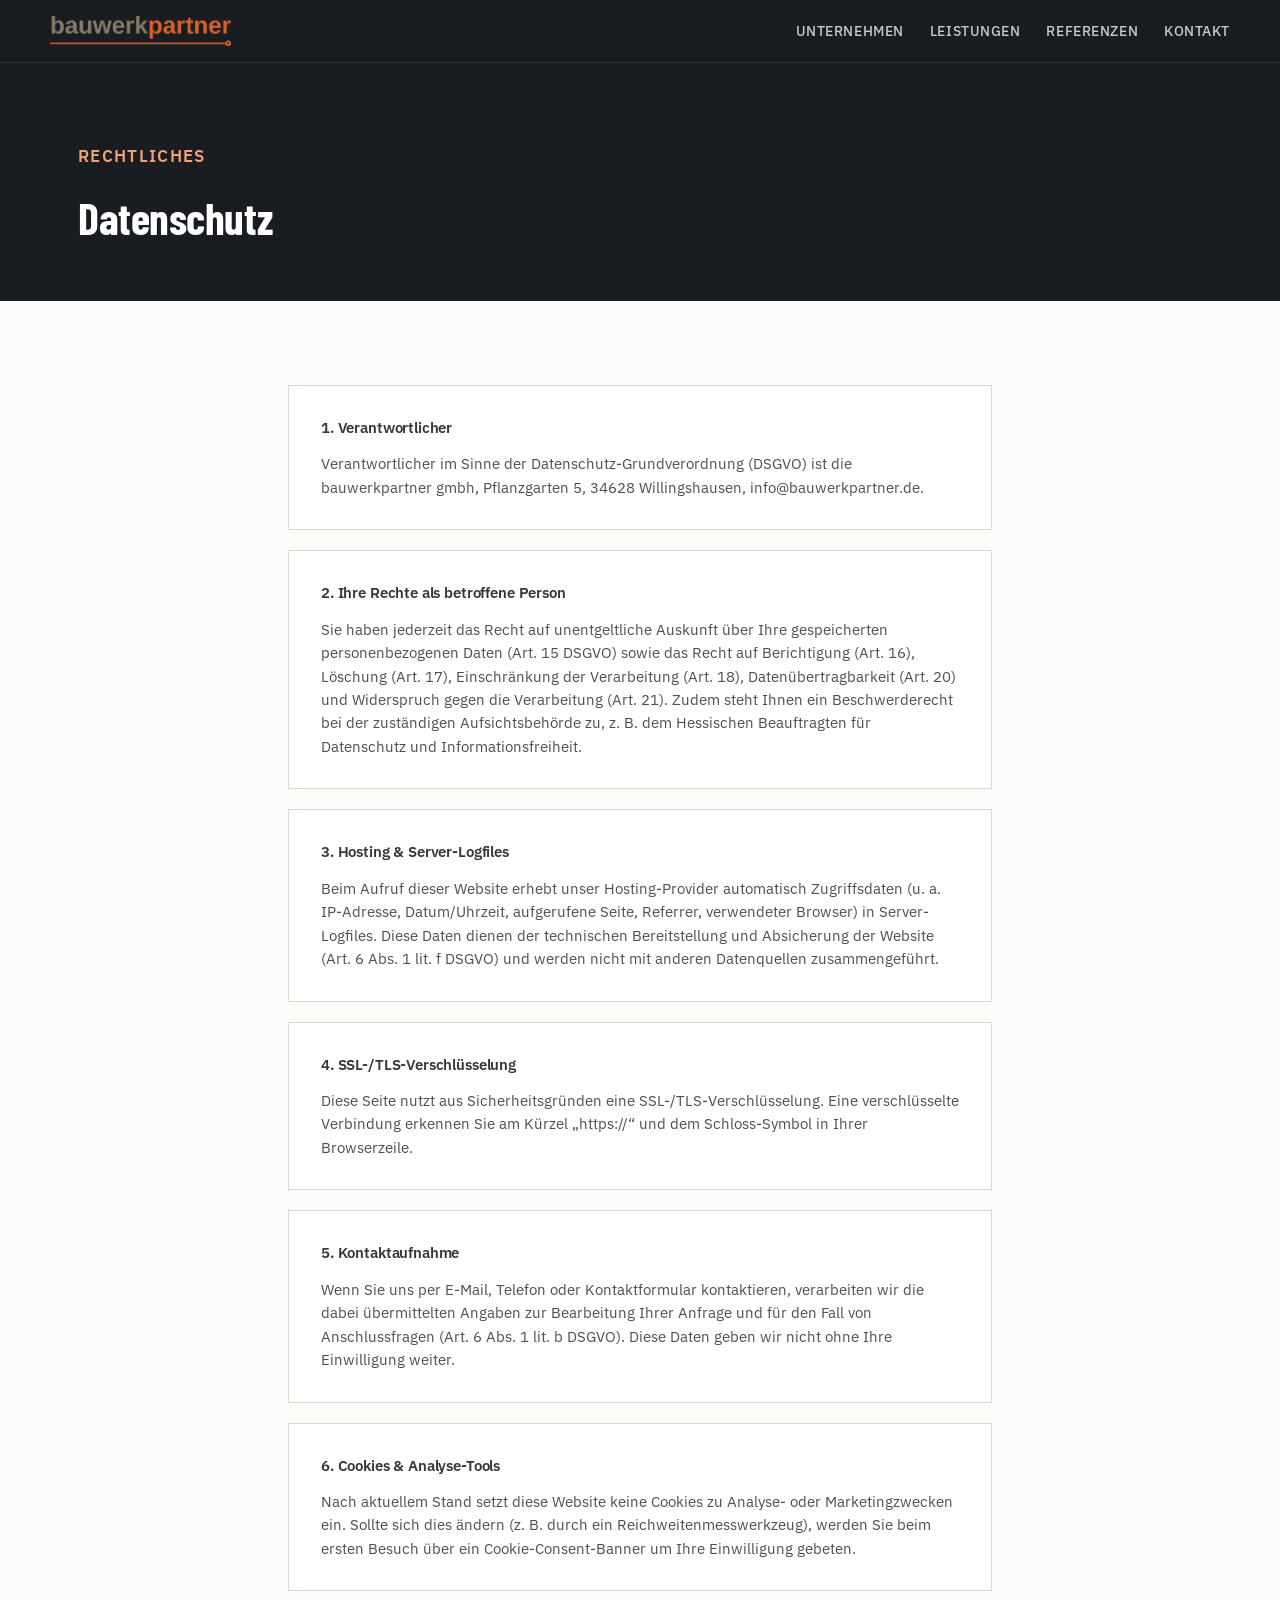
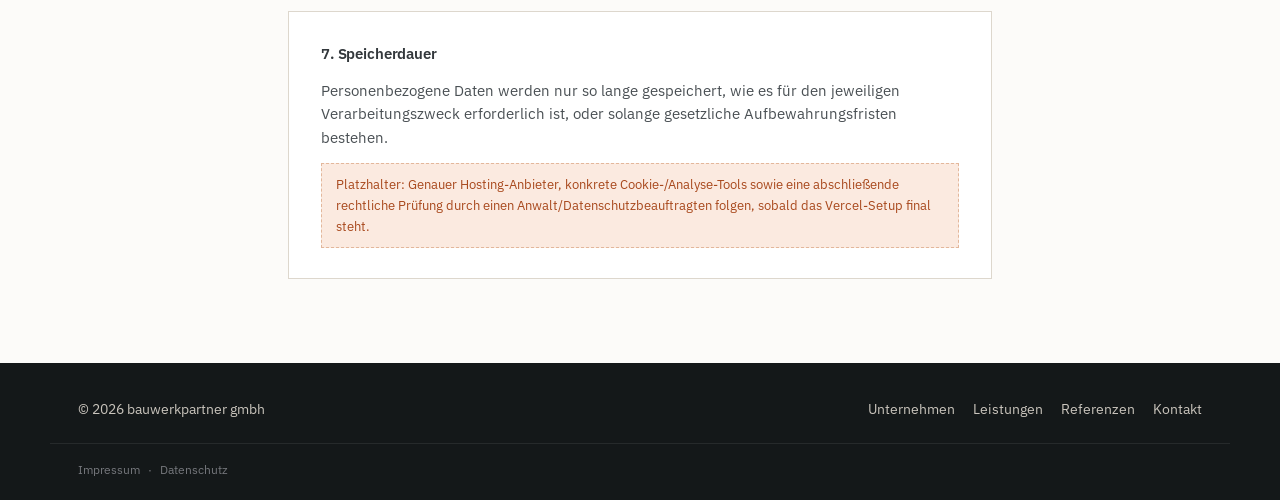
==== datenschutz.html @ 1a739e61 "Add files via upload" ====
<!DOCTYPE html>
<html lang="de">
<head>
<meta charset="UTF-8">
<meta name="viewport" content="width=device-width, initial-scale=1.0">
<title>Datenschutz – bauwerkpartner</title>
<link rel="preconnect" href="https://fonts.googleapis.com">
<link rel="preconnect" href="https://fonts.gstatic.com" crossorigin>
<link href="https://fonts.googleapis.com/css2?family=Barlow+Condensed:wght@500;600;700&family=IBM+Plex+Sans:wght@400;500;600&display=swap" rel="stylesheet">
<link rel="stylesheet" href="css/style.css">
</head>
<body>

<header class="site">
  <div class="wrap nav-inner">
    <a class="logo" href="index.html"><img src="img/logo.png" alt="bauwerkpartner" class="logo-img"></a>
    <nav class="main">
      <ul>
        <li><a href="unternehmen.html">Unternehmen</a></li>
        <li><a href="leistungen.html">Leistungen</a></li>
        <li><a href="referenzen.html">Referenzen</a></li>
        <li><a href="kontakt.html">Kontakt</a></li>
      </ul>
    </nav>
  </div>
</header>

<div class="page-intro">
  <div class="wrap">
    <p class="kicker">Rechtliches</p>
    <h1>Datenschutz</h1>
  </div>
</div>

<section>
  <div class="wrap" style="max-width:760px;">
    <div class="legal-block">
      <h4>1. Verantwortlicher</h4>
      <p>Verantwortlicher im Sinne der Datenschutz-Grundverordnung (DSGVO) ist die bauwerkpartner gmbh, Pflanzgarten 5, 34628 Willingshausen, info@bauwerkpartner.de.</p>
    </div>
    <div class="legal-block">
      <h4>2. Ihre Rechte als betroffene Person</h4>
      <p>Sie haben jederzeit das Recht auf unentgeltliche Auskunft über Ihre gespeicherten personenbezogenen Daten (Art. 15 DSGVO) sowie das Recht auf Berichtigung (Art. 16), Löschung (Art. 17), Einschränkung der Verarbeitung (Art. 18), Datenübertragbarkeit (Art. 20) und Widerspruch gegen die Verarbeitung (Art. 21). Zudem steht Ihnen ein Beschwerderecht bei der zuständigen Aufsichtsbehörde zu, z. B. dem Hessischen Beauftragten für Datenschutz und Informationsfreiheit.</p>
    </div>
    <div class="legal-block">
      <h4>3. Hosting &amp; Server-Logfiles</h4>
      <p>Beim Aufruf dieser Website erhebt unser Hosting-Provider automatisch Zugriffsdaten (u. a. IP-Adresse, Datum/Uhrzeit, aufgerufene Seite, Referrer, verwendeter Browser) in Server-Logfiles. Diese Daten dienen der technischen Bereitstellung und Absicherung der Website (Art. 6 Abs. 1 lit. f DSGVO) und werden nicht mit anderen Datenquellen zusammengeführt.</p>
    </div>
    <div class="legal-block">
      <h4>4. SSL-/TLS-Verschlüsselung</h4>
      <p>Diese Seite nutzt aus Sicherheitsgründen eine SSL-/TLS-Verschlüsselung. Eine verschlüsselte Verbindung erkennen Sie am Kürzel „https://“ und dem Schloss-Symbol in Ihrer Browserzeile.</p>
    </div>
    <div class="legal-block">
      <h4>5. Kontaktaufnahme</h4>
      <p>Wenn Sie uns per E-Mail, Telefon oder Kontaktformular kontaktieren, verarbeiten wir die dabei übermittelten Angaben zur Bearbeitung Ihrer Anfrage und für den Fall von Anschlussfragen (Art. 6 Abs. 1 lit. b DSGVO). Diese Daten geben wir nicht ohne Ihre Einwilligung weiter.</p>
    </div>
    <div class="legal-block">
      <h4>6. Cookies &amp; Analyse-Tools</h4>
      <p>Nach aktuellem Stand setzt diese Website keine Cookies zu Analyse- oder Marketingzwecken ein. Sollte sich dies ändern (z. B. durch ein Reichweitenmesswerkzeug), werden Sie beim ersten Besuch über ein Cookie-Consent-Banner um Ihre Einwilligung gebeten.</p>
    </div>
    <div class="legal-block">
      <h4>7. Speicherdauer</h4>
      <p>Personenbezogene Daten werden nur so lange gespeichert, wie es für den jeweiligen Verarbeitungszweck erforderlich ist, oder solange gesetzliche Aufbewahrungsfristen bestehen.</p>
      <div class="legal-note">Platzhalter: Genauer Hosting-Anbieter, konkrete Cookie-/Analyse-Tools sowie eine abschließende rechtliche Prüfung durch einen Anwalt/Datenschutzbeauftragten folgen, sobald das Vercel-Setup final steht.</div>
    </div>
  </div>
</section>

<footer class="site">
  <div class="wrap footer-main">
    <span>© 2026 bauwerkpartner gmbh</span>
    <nav><ul>
      <li><a href="unternehmen.html">Unternehmen</a></li>
      <li><a href="leistungen.html">Leistungen</a></li>
      <li><a href="referenzen.html">Referenzen</a></li>
      <li><a href="kontakt.html">Kontakt</a></li>
    </ul></nav>
  </div>
  <div class="wrap footer-legal"><a href="impressum.html">Impressum</a><span>·</span><a href="datenschutz.html">Datenschutz</a></div>
</footer>

</body>
</html>
---- css/style.css ----
:root {
  --ink: #191D21;
  --ink-alt: #22282D;
  --ink-soft: #4A5054;
  --paper: #FCFBF9;
  --sand: #EFEAE2;
  --orange: #E9733A;
  --orange-hover: #F58A52;
  --orange-text: #A8481C;
  --orange-text-hover: #7E3512;
  --orange-on-dark: #F3A176;
  --btn-ink: #231005;
  --line: #DDD7CD;
}
* { box-sizing: border-box; }
html { scroll-behavior: smooth; }
body {
  margin: 0;
  font-family: 'IBM Plex Sans', -apple-system, "Segoe UI", sans-serif;
  color: #33383C;
  background: var(--paper);
  line-height: 1.62;
  font-size: 16px;
}
a { color: inherit; }
a.text-link { color: var(--orange-text); }
img { max-width: 100%; display: block; }
h1, h2, h3, h4 {
  font-family: 'Barlow Condensed', 'IBM Plex Sans', sans-serif;
  font-weight: 700;
  letter-spacing: -0.01em;
  margin: 0;
}
.wrap { max-width: 1180px; margin: 0 auto; padding: 0 28px; }

/* Header */
header.site {
  position: sticky; top: 0; z-index: 60;
  background: var(--ink);
  border-bottom: 1px solid rgba(255,255,255,0.08);
}
.nav-inner { display: flex; align-items: center; justify-content: space-between; padding: 16px 0; }
.logo { display: flex; align-items: center; text-decoration: none; }
.logo-img { height: 30px; width: auto; display: block; }
nav.main ul { list-style: none; display: flex; gap: 26px; margin: 0; padding: 0; }
nav.main a { text-decoration: none; font-size: 14px; color: #C7C9CD; font-weight: 500; text-transform: uppercase; letter-spacing: 0.04em; padding-bottom: 4px; border-bottom: 2px solid transparent; }
nav.main a:hover, nav.main a.active { color: #fff; border-color: var(--orange); }
@media (max-width: 780px) {
  nav.main ul { gap: 14px; flex-wrap: wrap; }
  .nav-inner { flex-direction: column; align-items: flex-start; gap: 10px; }
}

/* Page intro (for subpages) */
.page-intro {
  background: var(--ink);
  color: #fff;
  padding: 64px 0 48px;
}
.page-intro .kicker { color: var(--orange); }
.page-intro h1 { font-size: 44px; color: #fff; max-width: 720px; }
.page-intro p { color: #C7C9CD; max-width: 620px; margin-top: 16px; font-size: 16.5px; }

/* Stat bar */
.stats { background: var(--ink-alt); color: #fff; }
.stats .wrap { display: grid; grid-template-columns: repeat(4, 1fr); }
@media (max-width: 700px) { .stats .wrap { grid-template-columns: repeat(2, 1fr); } }
.stat { padding: 26px 20px; border-left: 1px solid rgba(255,255,255,0.25); }
.stat:first-child { border-left: none; }
.stat .num { font-family: 'Barlow Condensed', sans-serif; font-size: 42px; font-weight: 700; line-height: 1; color: var(--orange-on-dark); }
.stat .label { font-size: 13px; margin-top: 6px; color: #D9D4CC; }

section { padding: 84px 0; }
section.soft { background: var(--sand); }
section.dark { background: var(--ink); color: #fff; }
section + section { border-top: 1px solid var(--line); }
section.dark + section, section + section.dark { border-top: none; }

.kicker { font-size: 13px; color: var(--orange-text); font-weight: 600; text-transform: uppercase; letter-spacing: 0.08em; margin: 0 0 12px; font-family: 'IBM Plex Sans', sans-serif; }
section.dark .kicker, .page-intro .kicker, .home-hero .kicker { color: var(--orange-on-dark); }
h2 { font-size: 36px; margin: 0 0 20px; }
h3 { font-size: 22px; margin: 0 0 8px; }
.section-intro { max-width: 680px; color: var(--ink-soft); margin-bottom: 44px; font-size: 16px; }
section.dark .section-intro { color: #C7C9CD; }

/* Buttons */
.btn { display: inline-block; padding: 13px 26px; text-decoration: none; font-size: 14px; font-weight: 600; text-transform: uppercase; letter-spacing: 0.04em; border: 1px solid currentColor; }
.btn-primary { background: var(--orange); border-color: var(--orange); color: var(--btn-ink); }
.btn-primary:hover { background: var(--orange-hover); border-color: var(--orange-hover); }
.btn-outline { color: #fff; }
.btn-outline:hover { background: rgba(255,255,255,0.14); border-color: #fff; }
.btn-dark { color: var(--ink); border-color: var(--ink); }
.btn-dark:hover { background: var(--ink); color: var(--paper); }

/* Home hero */
.home-hero {
  position: relative;
  min-height: 640px;
  display: flex;
  align-items: flex-end;
  color: #fff;
  background: linear-gradient(rgba(15,16,18,0.35), rgba(15,16,18,0.85)), url('img/muenchener-tor.jpg') center 30%/cover no-repeat;
}
.home-hero .wrap { padding-bottom: 70px; position: relative; }
.home-hero .kicker { color: #FFB894; }
.home-hero h1 { font-size: 64px; line-height: 1.02; max-width: 820px; margin-bottom: 22px; }
.home-hero p.lead { max-width: 560px; font-size: 19px; color: #E4E5E7; margin: 0 0 32px; }
.home-hero .cta-row { display: flex; gap: 14px; flex-wrap: wrap; }
@media (max-width: 700px) { .home-hero h1 { font-size: 42px; } .home-hero { min-height: 520px; } }

/* Vision */
.vision-grid { display: grid; grid-template-columns: 1fr 1fr; gap: 60px; align-items: start; }
@media (max-width: 800px) { .vision-grid { grid-template-columns: 1fr; } }
.vision-grid p { color: var(--ink-soft); font-size: 17px; }
.vision-grid .big-quote { font-family: 'Barlow Condensed', sans-serif; font-size: 30px; font-weight: 600; line-height: 1.2; }

/* Topic tiles */
.tile-grid { display: grid; grid-template-columns: repeat(4, 1fr); gap: 2px; background: var(--line); }
@media (max-width: 900px) { .tile-grid { grid-template-columns: repeat(2, 1fr); } }
.tile {
  background: #fff; padding: 40px 30px; text-decoration: none; color: var(--ink);
  display: flex; flex-direction: column; justify-content: space-between; min-height: 220px;
  position: relative; overflow: hidden;
}
.tile:hover { background: var(--ink); color: #fff; }
.tile:hover .tile-arrow { color: var(--orange-on-dark); }
.tile .tile-no { font-family: 'Barlow Condensed', sans-serif; font-size: 15px; color: var(--orange-text); font-weight: 600; }
.tile:hover .tile-no { color: var(--orange-on-dark); }
.tile h3 { font-size: 26px; margin: 14px 0 10px; }
.tile p { font-size: 14px; color: var(--ink-soft); margin: 0; }
.tile:hover p { color: #C7C9CD; }
.tile .tile-arrow { margin-top: 20px; font-size: 22px; color: var(--ink-soft); }

/* Referenzen teaser on home */
.home-ref-grid { display: grid; grid-template-columns: repeat(3, 1fr); gap: 20px; }
@media (max-width: 800px) { .home-ref-grid { grid-template-columns: 1fr; } }
.home-ref-card { position: relative; height: 280px; overflow: hidden; }
.home-ref-card img { width: 100%; height: 100%; object-fit: cover; transition: transform .4s ease; }
.home-ref-card:hover img { transform: scale(1.06); }
.home-ref-card .overlay {
  position: absolute; inset: 0; background: linear-gradient(to top, rgba(10,10,10,0.85), rgba(10,10,10,0) 55%);
  display: flex; align-items: flex-end; padding: 20px;
}
.home-ref-card .overlay h4 { color: #fff; font-size: 22px; }
.home-ref-card .overlay span { color: #D6D8DB; font-size: 13px; }

/* About */
.about-grid { display: grid; grid-template-columns: 1.15fr 0.85fr; gap: 60px; }
@media (max-width: 800px) { .about-grid { grid-template-columns: 1fr; } }
.about-grid p { color: var(--ink-soft); }
.client-list { columns: 2; column-gap: 24px; padding-left: 0; list-style: none; margin: 0; }
.client-list li { font-size: 14.5px; padding: 8px 0; border-bottom: 1px solid var(--line); break-inside: avoid; }
.client-list li::before { content: ""; display: inline-block; width: 7px; height: 7px; background: var(--orange); margin-right: 10px; }

/* Team */
.team-grid { display: grid; grid-template-columns: 1fr 1fr; gap: 28px; }
@media (max-width: 700px) { .team-grid { grid-template-columns: 1fr; } }
.team-card { border: 1px solid var(--line); padding: 30px; background: #fff; }
.team-card { border-top: 3px solid var(--orange); }
.team-photo { width: 58px; height: 58px; background: var(--ink); color: var(--orange-on-dark); display: flex; align-items: center; justify-content: center; font-family: 'Barlow Condensed', sans-serif; font-weight: 700; font-size: 20px; margin-bottom: 18px; }
.team-card .role { font-size: 13px; color: var(--ink-soft); margin-bottom: 16px; text-transform: uppercase; letter-spacing: 0.03em; }
.team-card h3 { font-family: 'IBM Plex Sans', sans-serif; font-size: 19px; font-weight: 600; }
.team-card ul { margin: 0 0 16px; padding-left: 18px; color: var(--ink-soft); font-size: 14.5px; }
.team-card ul li { margin-bottom: 5px; }
.team-meta { font-size: 14px; color: var(--ink-soft); border-top: 1px solid var(--line); padding-top: 12px; margin-top: 4px; }
.team-meta strong { color: var(--ink); font-weight: 600; }

/* Leistungen */
.service-category { margin-bottom: 48px; }
.service-category:last-child { margin-bottom: 0; }
.service-category-head { display: flex; align-items: baseline; gap: 14px; margin-bottom: 20px; border-bottom: 2px solid var(--orange); padding-bottom: 12px; flex-wrap: wrap; }
.service-category-head h3 { font-size: 24px; }
.service-category-head p { margin: 0; color: var(--ink-soft); font-size: 14.5px; font-family: 'IBM Plex Sans', sans-serif; }
.service-items { display: grid; grid-template-columns: repeat(2, 1fr); gap: 18px; }
@media (max-width: 760px) { .service-items { grid-template-columns: 1fr; } }
.service-item { border: 1px solid var(--line); padding: 22px 24px; }
.service-item h4 { font-family: 'IBM Plex Sans', sans-serif; margin: 0 0 9px; font-size: 15.5px; font-weight: 600; }
.service-item p, .service-item ul { margin: 0; color: var(--ink-soft); font-size: 14.5px; }
.service-item ul { padding-left: 18px; }
.service-item ul li { margin-bottom: 5px; }
.service-item.wide { grid-column: 1 / -1; }
.service-item.wide.dark { background: var(--ink-alt); border-color: var(--ink-alt); }
.service-item.wide.dark h4 { color: #fff; }
.service-item.wide.dark p { color: #D9D4CC; max-width: 900px; }

/* Referenzen page */
.ref-grid { display: grid; grid-template-columns: repeat(3, 1fr); gap: 24px; }
@media (max-width: 900px) { .ref-grid { grid-template-columns: repeat(2, 1fr); } }
@media (max-width: 640px) { .ref-grid { grid-template-columns: 1fr; } }
.ref-card { border: 1px solid var(--line); background: #fff; display: flex; flex-direction: column; }
.ref-photo { height: 200px; overflow: hidden; }
.ref-photo img { width: 100%; height: 100%; object-fit: cover; }
.ref-body { padding: 22px 24px 24px; flex: 1; display: flex; flex-direction: column; }
.ref-body h4 { font-family: 'Barlow Condensed', sans-serif; font-size: 23px; font-weight: 700; margin: 0 0 4px; }
.ref-body .loc { font-size: 13px; color: var(--ink-soft); margin-bottom: 14px; }
.ref-facts { display: flex; gap: 18px; font-size: 13px; color: var(--ink-soft); margin-bottom: 14px; flex-wrap: wrap; }
.ref-facts strong { color: var(--ink); font-weight: 600; display: block; font-family: 'Barlow Condensed', sans-serif; font-size: 18px; }
details.ref-details { margin-top: auto; border-top: 1px solid var(--line); padding-top: 12px; }
details.ref-details summary { cursor: pointer; font-size: 13.5px; font-weight: 600; color: var(--orange-text); list-style: none; text-transform: uppercase; letter-spacing: 0.04em; }
details.ref-details summary::-webkit-details-marker { display: none; }
details.ref-details summary::after { content: " +"; }
details.ref-details[open] summary::after { content: " –"; }
details.ref-details ul { margin: 12px 0 0; padding-left: 16px; font-size: 13.5px; color: var(--ink-soft); }
details.ref-details ul li { margin-bottom: 4px; }
details.ref-details .partner { margin-top: 10px; font-size: 12.5px; color: var(--ink-soft); }

/* Kontakt */
.contact-grid { display: grid; grid-template-columns: 1fr 1fr; gap: 24px; }
@media (max-width: 700px) { .contact-grid { grid-template-columns: 1fr; } }
.contact-card { border: 1px solid var(--line); background: #fff; padding: 28px; }
.contact-card .tag { font-size: 12px; text-transform: uppercase; letter-spacing: 0.05em; color: var(--orange-text); font-weight: 600; margin-bottom: 10px; }
.contact-card address { font-style: normal; color: var(--ink-soft); line-height: 1.7; }
.contact-links { margin-top: 42px; display: flex; gap: 30px; flex-wrap: wrap; }
.contact-links a { text-decoration: none; font-size: 15px; color: var(--orange-text); border-bottom: 1px solid var(--orange); padding-bottom: 2px; }

/* Legal */
.legal-block { border: 1px solid var(--line); background: #fff; padding: 30px 32px; margin-bottom: 20px; }
.legal-block:last-child { margin-bottom: 0; }
.legal-block h4 { font-family: 'IBM Plex Sans', sans-serif; font-size: 15px; font-weight: 600; margin-bottom: 12px; }
.legal-block p { color: var(--ink-soft); font-size: 14.5px; margin: 0 0 10px; }
.legal-block p:last-child { margin-bottom: 0; }
.legal-note { font-size: 13px; color: var(--orange-text); background: #FBEAE0; border: 1px dashed #E3B79B; padding: 10px 14px; margin-top: 14px; }

footer.site { background: #141819; color: #C9C4BC; padding: 36px 0 20px; font-size: 13.5px; }
footer.site .footer-main { display: flex; justify-content: space-between; flex-wrap: wrap; gap: 12px; }
footer.site nav ul { display: flex; gap: 18px; list-style: none; padding: 0; margin: 0; }
footer.site a { text-decoration: none; }
footer.site a:hover { color: var(--orange); }
footer.site .footer-legal { margin-top: 22px; padding-top: 16px; border-top: 1px solid rgba(255,255,255,0.08); font-size: 12px; color: #75777C; display: flex; gap: 8px; }
footer.site .footer-legal a { color: #75777C; }
footer.site .footer-legal a:hover { color: var(--orange); }

.draft-banner { background: #FFF4E5; color: #7A4B00; text-align: center; font-size: 13px; padding: 9px 16px; border-bottom: 1px solid #F0D9A8; }
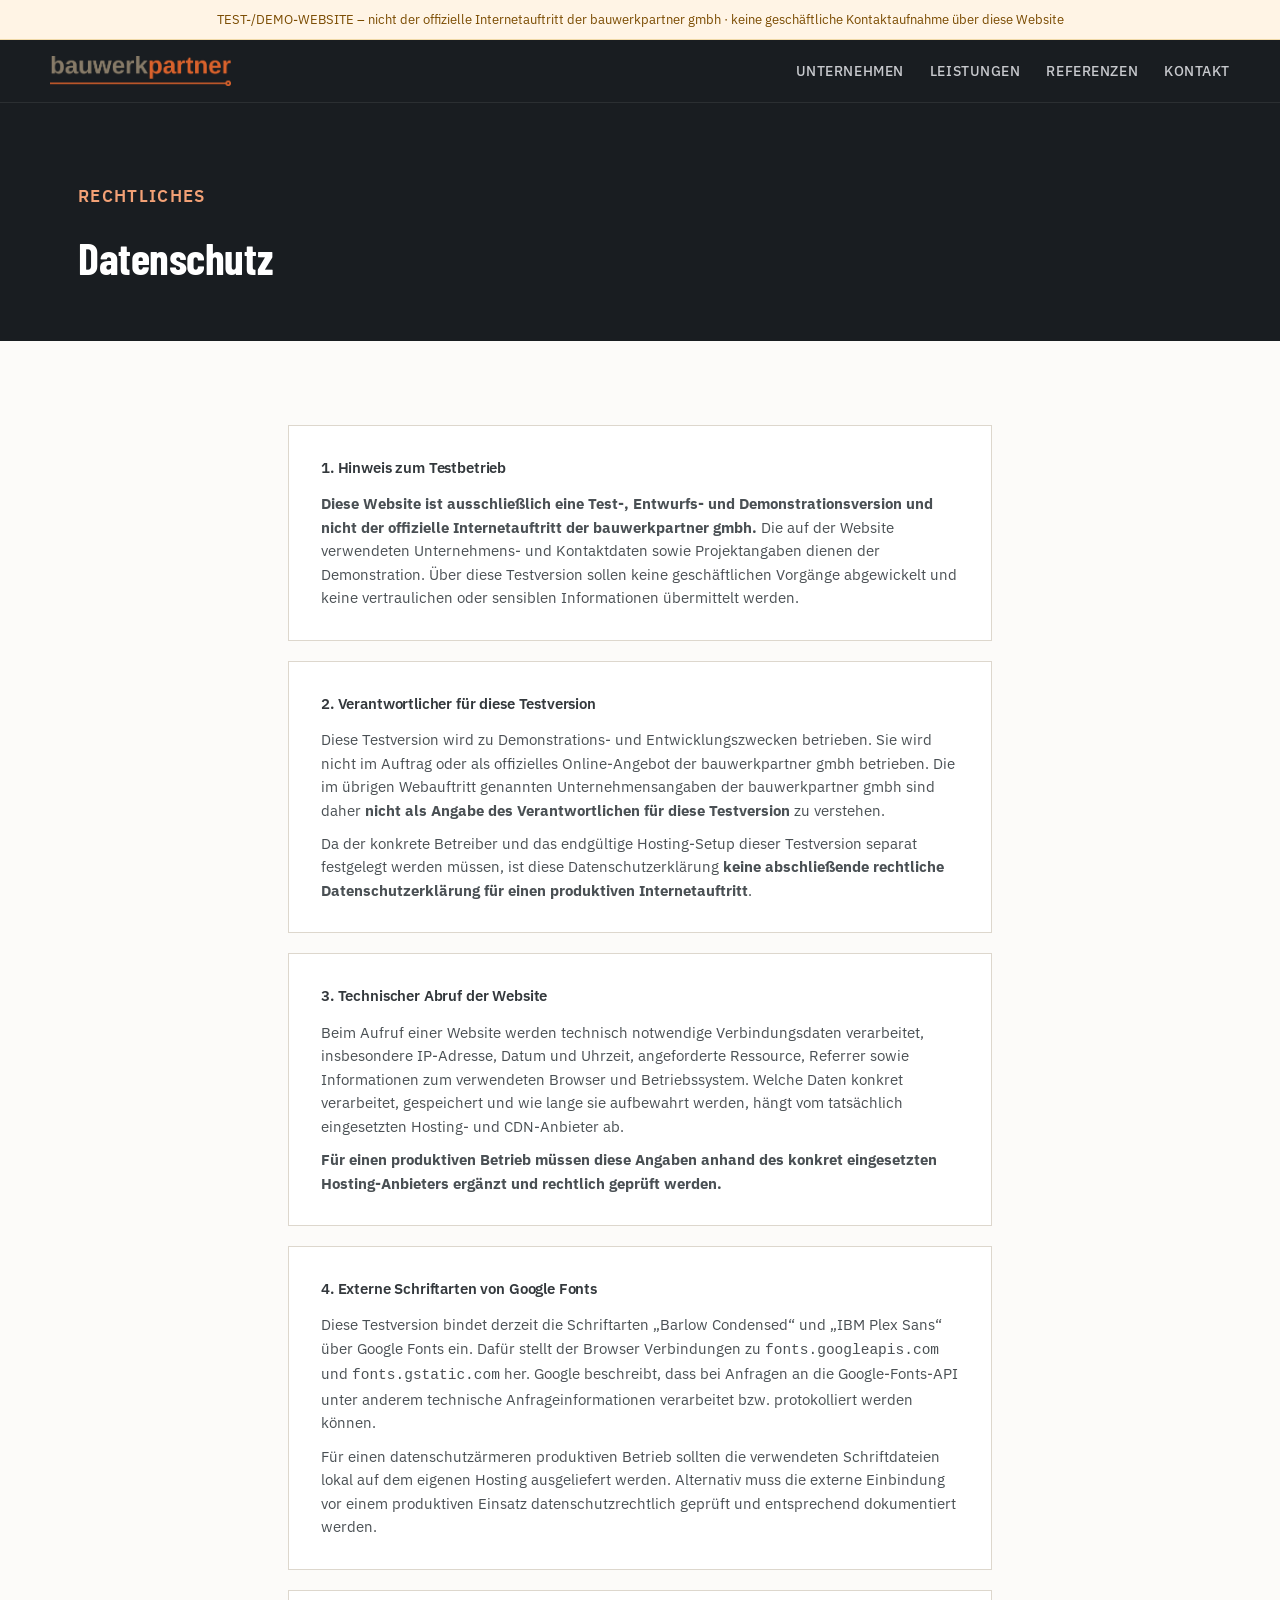
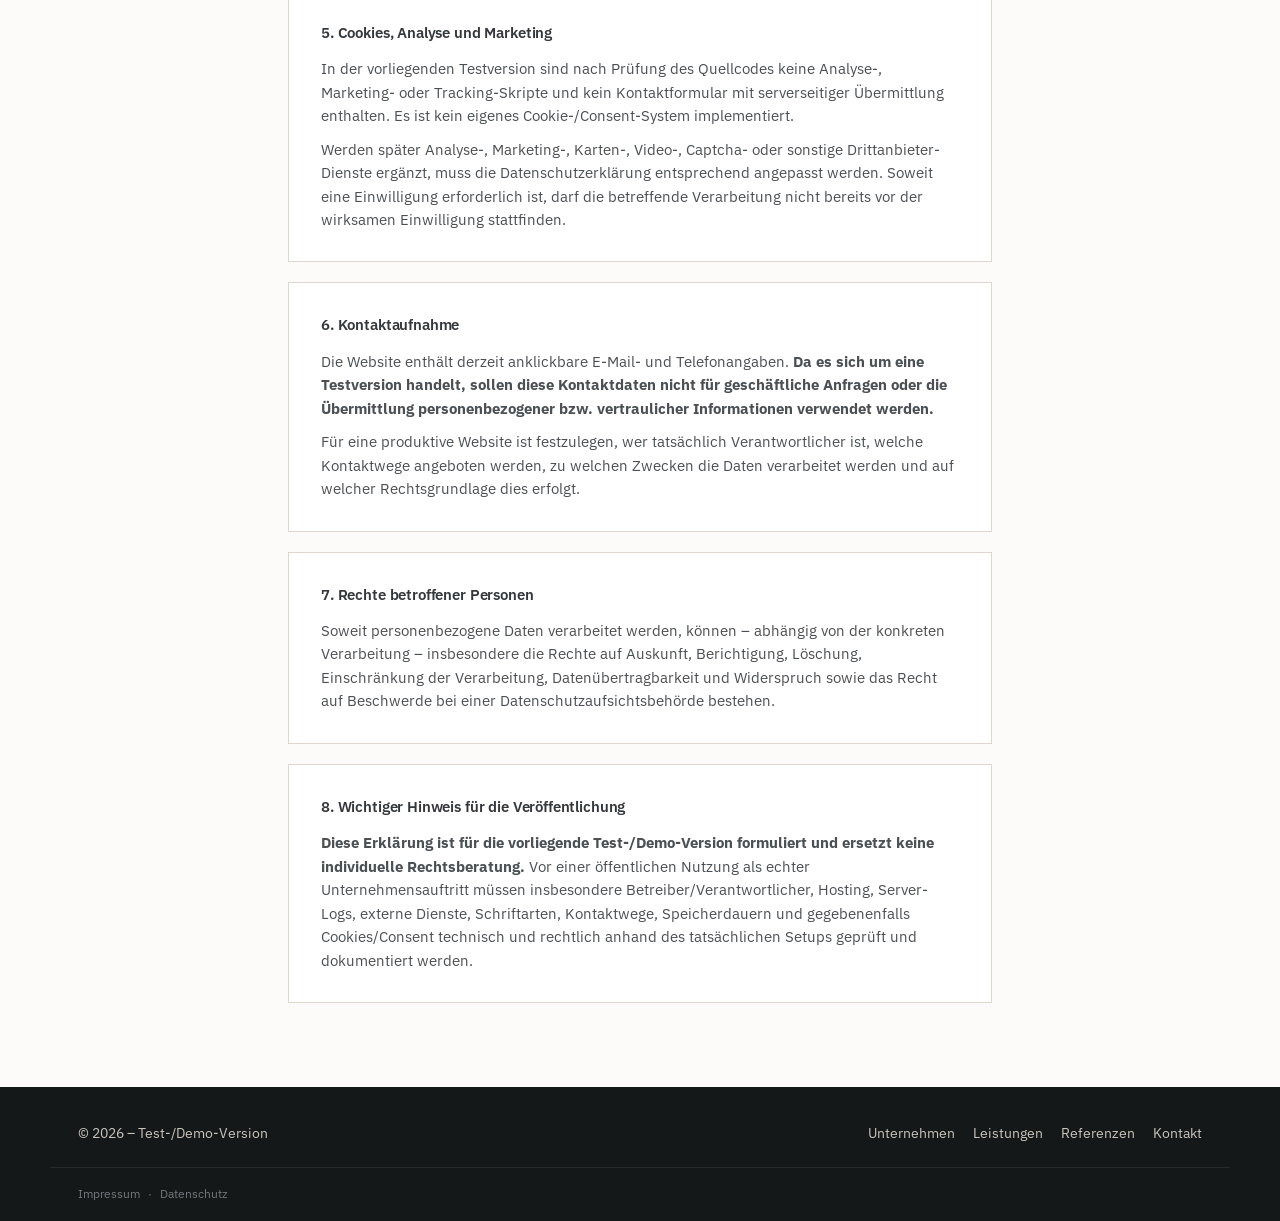
==== commit 9f9e1104: "Add files via upload" ====
--- a/datenschutz.html
+++ b/datenschutz.html
@@ -3,7 +3,7 @@
 <head>
 <meta charset="UTF-8">
 <meta name="viewport" content="width=device-width, initial-scale=1.0">
-<title>Datenschutz – bauwerkpartner</title>
+<title>Datenschutz – bauwerkpartner | Test-/Demo-Website</title>
 <link rel="preconnect" href="https://fonts.googleapis.com">
 <link rel="preconnect" href="https://fonts.gstatic.com" crossorigin>
 <link href="https://fonts.googleapis.com/css2?family=Barlow+Condensed:wght@500;600;700&family=IBM+Plex+Sans:wght@400;500;600&display=swap" rel="stylesheet">
@@ -11,73 +11,58 @@
 </head>
 <body>
 
-<header class="site">
-  <div class="wrap nav-inner">
-    <a class="logo" href="index.html"><img src="img/logo.png" alt="bauwerkpartner" class="logo-img"></a>
-    <nav class="main">
-      <ul>
-        <li><a href="unternehmen.html">Unternehmen</a></li>
-        <li><a href="leistungen.html">Leistungen</a></li>
-        <li><a href="referenzen.html">Referenzen</a></li>
-        <li><a href="kontakt.html">Kontakt</a></li>
-      </ul>
-    </nav>
+<div class="draft-banner">TEST-/DEMO-WEBSITE – nicht der offizielle Internetauftritt der bauwerkpartner gmbh · keine geschäftliche Kontaktaufnahme über diese Website</div>
+<header class="site"><div class="wrap nav-inner"><a class="logo" href="index.html"><img src="img/logo.png" alt="bauwerkpartner" class="logo-img"></a><nav class="main"><ul><li><a href="unternehmen.html">Unternehmen</a></li><li><a href="leistungen.html">Leistungen</a></li><li><a href="referenzen.html">Referenzen</a></li><li><a href="kontakt.html">Kontakt</a></li></ul></nav></div></header>
+
+<div class="page-intro"><div class="wrap"><p class="kicker">Rechtliches</p><h1>Datenschutz</h1></div></div>
+
+<section><div class="wrap" style="max-width:760px;">
+  <div class="legal-block">
+    <h4>1. Hinweis zum Testbetrieb</h4>
+    <p><strong>Diese Website ist ausschließlich eine Test-, Entwurfs- und Demonstrationsversion und nicht der offizielle Internetauftritt der bauwerkpartner gmbh.</strong> Die auf der Website verwendeten Unternehmens- und Kontaktdaten sowie Projektangaben dienen der Demonstration. Über diese Testversion sollen keine geschäftlichen Vorgänge abgewickelt und keine vertraulichen oder sensiblen Informationen übermittelt werden.</p>
   </div>
-</header>
 
-<div class="page-intro">
-  <div class="wrap">
-    <p class="kicker">Rechtliches</p>
-    <h1>Datenschutz</h1>
+  <div class="legal-block">
+    <h4>2. Verantwortlicher für diese Testversion</h4>
+    <p>Diese Testversion wird zu Demonstrations- und Entwicklungszwecken betrieben. Sie wird nicht im Auftrag oder als offizielles Online-Angebot der bauwerkpartner gmbh betrieben. Die im übrigen Webauftritt genannten Unternehmensangaben der bauwerkpartner gmbh sind daher <strong>nicht als Angabe des Verantwortlichen für diese Testversion</strong> zu verstehen.</p>
+    <p>Da der konkrete Betreiber und das endgültige Hosting-Setup dieser Testversion separat festgelegt werden müssen, ist diese Datenschutzerklärung <strong>keine abschließende rechtliche Datenschutzerklärung für einen produktiven Internetauftritt</strong>.</p>
   </div>
-</div>
 
-<section>
-  <div class="wrap" style="max-width:760px;">
-    <div class="legal-block">
-      <h4>1. Verantwortlicher</h4>
-      <p>Verantwortlicher im Sinne der Datenschutz-Grundverordnung (DSGVO) ist die bauwerkpartner gmbh, Pflanzgarten 5, 34628 Willingshausen, info@bauwerkpartner.de.</p>
-    </div>
-    <div class="legal-block">
-      <h4>2. Ihre Rechte als betroffene Person</h4>
-      <p>Sie haben jederzeit das Recht auf unentgeltliche Auskunft über Ihre gespeicherten personenbezogenen Daten (Art. 15 DSGVO) sowie das Recht auf Berichtigung (Art. 16), Löschung (Art. 17), Einschränkung der Verarbeitung (Art. 18), Datenübertragbarkeit (Art. 20) und Widerspruch gegen die Verarbeitung (Art. 21). Zudem steht Ihnen ein Beschwerderecht bei der zuständigen Aufsichtsbehörde zu, z. B. dem Hessischen Beauftragten für Datenschutz und Informationsfreiheit.</p>
-    </div>
-    <div class="legal-block">
-      <h4>3. Hosting &amp; Server-Logfiles</h4>
-      <p>Beim Aufruf dieser Website erhebt unser Hosting-Provider automatisch Zugriffsdaten (u. a. IP-Adresse, Datum/Uhrzeit, aufgerufene Seite, Referrer, verwendeter Browser) in Server-Logfiles. Diese Daten dienen der technischen Bereitstellung und Absicherung der Website (Art. 6 Abs. 1 lit. f DSGVO) und werden nicht mit anderen Datenquellen zusammengeführt.</p>
-    </div>
-    <div class="legal-block">
-      <h4>4. SSL-/TLS-Verschlüsselung</h4>
-      <p>Diese Seite nutzt aus Sicherheitsgründen eine SSL-/TLS-Verschlüsselung. Eine verschlüsselte Verbindung erkennen Sie am Kürzel „https://“ und dem Schloss-Symbol in Ihrer Browserzeile.</p>
-    </div>
-    <div class="legal-block">
-      <h4>5. Kontaktaufnahme</h4>
-      <p>Wenn Sie uns per E-Mail, Telefon oder Kontaktformular kontaktieren, verarbeiten wir die dabei übermittelten Angaben zur Bearbeitung Ihrer Anfrage und für den Fall von Anschlussfragen (Art. 6 Abs. 1 lit. b DSGVO). Diese Daten geben wir nicht ohne Ihre Einwilligung weiter.</p>
-    </div>
-    <div class="legal-block">
-      <h4>6. Cookies &amp; Analyse-Tools</h4>
-      <p>Nach aktuellem Stand setzt diese Website keine Cookies zu Analyse- oder Marketingzwecken ein. Sollte sich dies ändern (z. B. durch ein Reichweitenmesswerkzeug), werden Sie beim ersten Besuch über ein Cookie-Consent-Banner um Ihre Einwilligung gebeten.</p>
-    </div>
-    <div class="legal-block">
-      <h4>7. Speicherdauer</h4>
-      <p>Personenbezogene Daten werden nur so lange gespeichert, wie es für den jeweiligen Verarbeitungszweck erforderlich ist, oder solange gesetzliche Aufbewahrungsfristen bestehen.</p>
-      <div class="legal-note">Platzhalter: Genauer Hosting-Anbieter, konkrete Cookie-/Analyse-Tools sowie eine abschließende rechtliche Prüfung durch einen Anwalt/Datenschutzbeauftragten folgen, sobald das Vercel-Setup final steht.</div>
-    </div>
+  <div class="legal-block">
+    <h4>3. Technischer Abruf der Website</h4>
+    <p>Beim Aufruf einer Website werden technisch notwendige Verbindungsdaten verarbeitet, insbesondere IP-Adresse, Datum und Uhrzeit, angeforderte Ressource, Referrer sowie Informationen zum verwendeten Browser und Betriebssystem. Welche Daten konkret verarbeitet, gespeichert und wie lange sie aufbewahrt werden, hängt vom tatsächlich eingesetzten Hosting- und CDN-Anbieter ab.</p>
+    <p><strong>Für einen produktiven Betrieb müssen diese Angaben anhand des konkret eingesetzten Hosting-Anbieters ergänzt und rechtlich geprüft werden.</strong></p>
   </div>
-</section>
 
-<footer class="site">
-  <div class="wrap footer-main">
-    <span>© 2026 bauwerkpartner gmbh</span>
-    <nav><ul>
-      <li><a href="unternehmen.html">Unternehmen</a></li>
-      <li><a href="leistungen.html">Leistungen</a></li>
-      <li><a href="referenzen.html">Referenzen</a></li>
-      <li><a href="kontakt.html">Kontakt</a></li>
-    </ul></nav>
+  <div class="legal-block">
+    <h4>4. Externe Schriftarten von Google Fonts</h4>
+    <p>Diese Testversion bindet derzeit die Schriftarten „Barlow Condensed“ und „IBM Plex Sans“ über Google Fonts ein. Dafür stellt der Browser Verbindungen zu <code>fonts.googleapis.com</code> und <code>fonts.gstatic.com</code> her. Google beschreibt, dass bei Anfragen an die Google-Fonts-API unter anderem technische Anfrageinformationen verarbeitet bzw. protokolliert werden können.</p>
+    <p>Für einen datenschutzärmeren produktiven Betrieb sollten die verwendeten Schriftdateien lokal auf dem eigenen Hosting ausgeliefert werden. Alternativ muss die externe Einbindung vor einem produktiven Einsatz datenschutzrechtlich geprüft und entsprechend dokumentiert werden.</p>
   </div>
-  <div class="wrap footer-legal"><a href="impressum.html">Impressum</a><span>·</span><a href="datenschutz.html">Datenschutz</a></div>
-</footer>
 
+  <div class="legal-block">
+    <h4>5. Cookies, Analyse und Marketing</h4>
+    <p>In der vorliegenden Testversion sind nach Prüfung des Quellcodes keine Analyse-, Marketing- oder Tracking-Skripte und kein Kontaktformular mit serverseitiger Übermittlung enthalten. Es ist kein eigenes Cookie-/Consent-System implementiert.</p>
+    <p>Werden später Analyse-, Marketing-, Karten-, Video-, Captcha- oder sonstige Drittanbieter-Dienste ergänzt, muss die Datenschutzerklärung entsprechend angepasst werden. Soweit eine Einwilligung erforderlich ist, darf die betreffende Verarbeitung nicht bereits vor der wirksamen Einwilligung stattfinden.</p>
+  </div>
+
+  <div class="legal-block">
+    <h4>6. Kontaktaufnahme</h4>
+    <p>Die Website enthält derzeit anklickbare E-Mail- und Telefonangaben. <strong>Da es sich um eine Testversion handelt, sollen diese Kontaktdaten nicht für geschäftliche Anfragen oder die Übermittlung personenbezogener bzw. vertraulicher Informationen verwendet werden.</strong></p>
+    <p>Für eine produktive Website ist festzulegen, wer tatsächlich Verantwortlicher ist, welche Kontaktwege angeboten werden, zu welchen Zwecken die Daten verarbeitet werden und auf welcher Rechtsgrundlage dies erfolgt.</p>
+  </div>
+
+  <div class="legal-block">
+    <h4>7. Rechte betroffener Personen</h4>
+    <p>Soweit personenbezogene Daten verarbeitet werden, können – abhängig von der konkreten Verarbeitung – insbesondere die Rechte auf Auskunft, Berichtigung, Löschung, Einschränkung der Verarbeitung, Datenübertragbarkeit und Widerspruch sowie das Recht auf Beschwerde bei einer Datenschutzaufsichtsbehörde bestehen.</p>
+  </div>
+
+  <div class="legal-block">
+    <h4>8. Wichtiger Hinweis für die Veröffentlichung</h4>
+    <p><strong>Diese Erklärung ist für die vorliegende Test-/Demo-Version formuliert und ersetzt keine individuelle Rechtsberatung.</strong> Vor einer öffentlichen Nutzung als echter Unternehmensauftritt müssen insbesondere Betreiber/Verantwortlicher, Hosting, Server-Logs, externe Dienste, Schriftarten, Kontaktwege, Speicherdauern und gegebenenfalls Cookies/Consent technisch und rechtlich anhand des tatsächlichen Setups geprüft und dokumentiert werden.</p>
+  </div>
+</div></section>
+
+<footer class="site"><div class="wrap footer-main"><span>© 2026 – Test-/Demo-Version</span><nav><ul><li><a href="unternehmen.html">Unternehmen</a></li><li><a href="leistungen.html">Leistungen</a></li><li><a href="referenzen.html">Referenzen</a></li><li><a href="kontakt.html">Kontakt</a></li></ul></nav></div><div class="wrap footer-legal"><a href="impressum.html">Impressum</a><span>·</span><a href="datenschutz.html">Datenschutz</a></div></footer>
 </body>
 </html>
